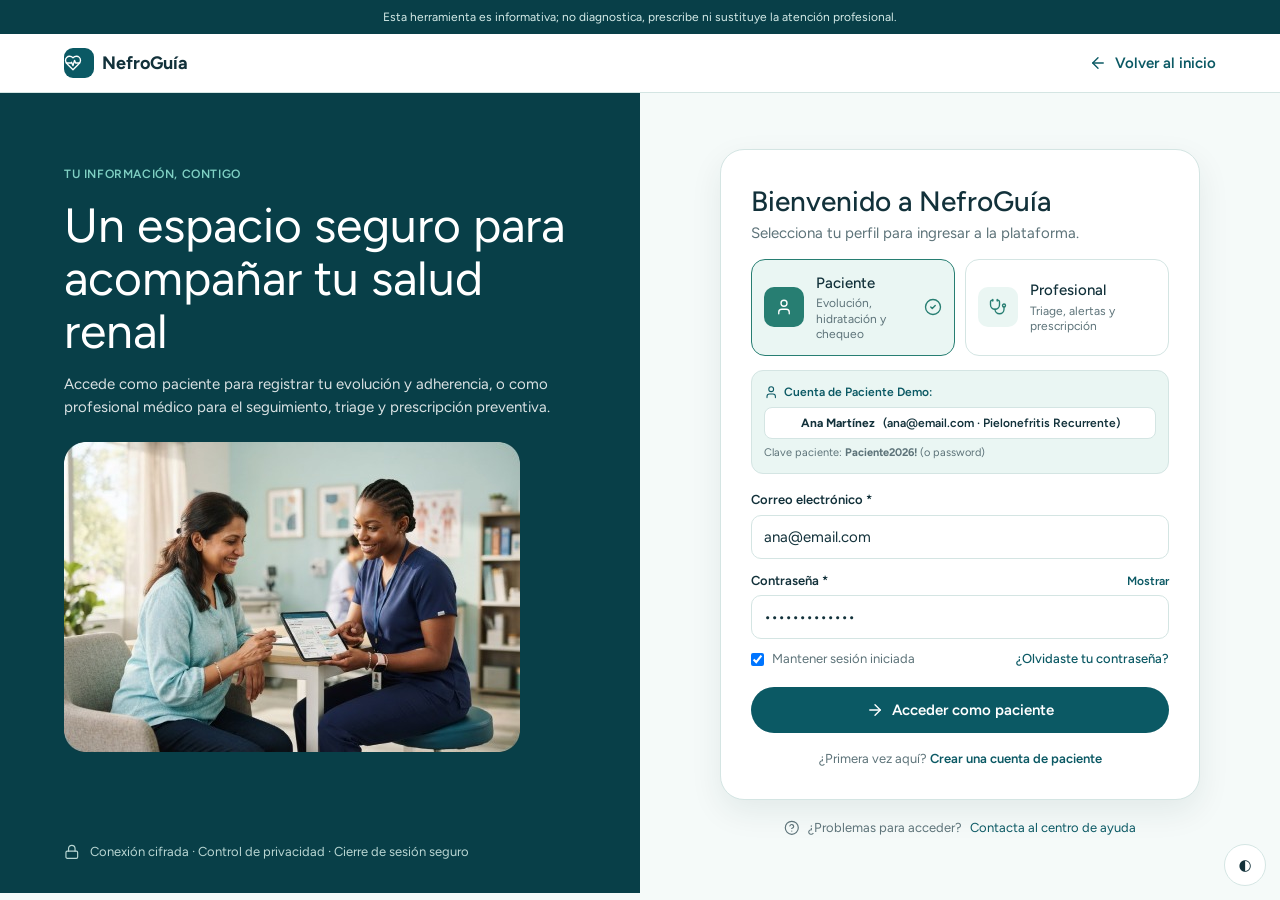
==== acceso.html @ efc97f4a "Primer commit" ====
<!DOCTYPE html>
<html lang="es">
<head>
<meta charset="utf-8">
<meta name="viewport" content="width=device-width, initial-scale=1, viewport-fit=cover">
<title>NefroGuía · Acceso</title>
<link href="https://fonts.googleapis.com/css2?family=Figtree:wght@400;500;600;700&display=swap" rel="stylesheet">
<link rel="stylesheet" href="css/styles.css">
<link rel="stylesheet" href="css/extras.css">
</head>
<body>
<div class="bar">Esta herramienta es informativa; no diagnostica, prescribe ni sustituye la atención profesional.</div>
<section class="v on" id="acceso">
<header class="top"><a class="logo" href="index.html"><i data-i="logo"></i>NefroGuía</a><a href="index.html" style="margin-left:auto;font-weight:600;color:var(--hl);display:inline-flex;align-items:center;gap:8px"><i data-i="back"></i>Volver al inicio</a></header>
<div class="login">
  <div class="l">
    <span class="eb">Tu información, contigo</span>
    <h1>Un espacio seguro para acompañar tu salud renal</h1>
    <p style="opacity:.85">Accede como paciente para registrar tu evolución y adherencia, o como profesional médico para el seguimiento, triage y prescripción preventiva.</p>
    <img class="ph" src="img/login.jpg" alt="Paciente y profesional de salud revisando el seguimiento en una tableta">
    <div class="lk"><i data-i="lock"></i>Conexión cifrada · Control de privacidad · Cierre de sesión seguro</div>
  </div>
  <div class="r">
    <div class="card" style="width:min(480px,100%)">
      <h2 style="font-size:28px;font-weight:500">Bienvenido a NefroGuía</h2>
      <p class="mute" style="margin-bottom:6px">Selecciona tu perfil para ingresar a la plataforma.</p>
      
      <div class="role">
        <button class="on" data-r="paciente" type="button">
          <em class="ti"><i data-i="user"></i></em>
          <span><b>Paciente</b><small class="mute">Evolución, hidratación y chequeo</small></span>
          <i class="tick" data-i="ccheck"></i>
        </button>
        <button data-r="clinico" type="button">
          <em class="ti"><i data-i="steth"></i></em>
          <span><b>Profesional</b><small class="mute">Triage, alertas y prescripción</small></span>
          <i class="tick" data-i="ccheck"></i>
        </button>
      </div>

      <div id="quick-creds" style="margin-bottom:14px"></div>

      <label for="em">Correo electrónico *</label>
      <input id="em" type="email" value="ana@email.com" autocomplete="email" placeholder="tu@correo.com">

      <div style="display:flex;justify-content:space-between;align-items:center">
        <label for="pw">Contraseña *</label>
        <button id="tg-pw" type="button" style="background:none;border:0;color:var(--hl);font-size:12px;font-weight:600;padding:0">Mostrar</button>
      </div>
      <input id="pw" type="password" value="Paciente2026!" autocomplete="current-password" placeholder="Tu contraseña">

      <div class="lr">
        <label><input type="checkbox" id="keep" checked>Mantener sesión iniciada</label>
        <a href="ayuda.html">¿Olvidaste tu contraseña?</a>
      </div>

      <button class="btn" id="go" type="button" style="width:100%;padding:12px 22px">
        <i data-i="arrow"></i><span>Acceder como paciente</span>
      </button>

      <p class="mute" style="font-size:13px;margin-top:16px;text-align:center">
        ¿Primera vez aquí? <a href="registro.html" style="color:var(--hl);font-weight:600">Crear una cuenta de paciente</a>
      </p>
    </div>
    <div class="sp"><i data-i="help"></i>¿Problemas para acceder? <a href="ayuda.html">Contacta al centro de ayuda</a></div>
  </div>
</div>
</section>
<script src="js/app.js"></script>
<script src="js/ui.js"></script>
<script src="js/acceso.js"></script>
</body>
</html>
---- css/styles.css ----
:root{--hl:#0b5964;--bg:#f5faf9;--card:#fff;--ink:#12313a;--mute:#5d7379;--dk:#0b5964;--dk2:#082e35;--hero:#083f48;--side2:#15393f;--sideon:#184448;--mint:#eaf6f3;--tagbg:#def7f4;--neu:#edf5f7;--acc:#277e72;--red:#e66a5c;--redbg:#fff0ed;--amb:#b66a2b;--ambbg:#fff6e7;--line:#d4e5e3;--bar:#78c9ba;box-sizing:border-box;padding-top:env(safe-area-inset-top,0px);padding-bottom:env(safe-area-inset-bottom,0px)}
@media(prefers-color-scheme:dark){:root:not([data-theme="light"]){--hl:#8fd4c8;--bg:#0a1d21;--card:#102a2f;--ink:#e6f2f0;--mute:#9bb4b8;--mint:#15363a;--tagbg:#174047;--neu:#14323a;--acc:#5fc2b2;--amb:#e0a060;--line:#1f4248;--redbg:#3a1f1c;--ambbg:#3a2c17}}
:root[data-theme="dark"]{--hl:#8fd4c8;--bg:#0a1d21;--card:#102a2f;--ink:#e6f2f0;--mute:#9bb4b8;--mint:#15363a;--tagbg:#174047;--neu:#14323a;--acc:#5fc2b2;--amb:#e0a060;--line:#1f4248;--redbg:#3a1f1c;--ambbg:#3a2c17}
html{scroll-padding-top:env(safe-area-inset-top,0px)}
*{box-sizing:border-box}body{margin:0;background:var(--bg);color:var(--ink);font:15px/1.5 Figtree,system-ui,sans-serif}
h1,h2,h3,p{margin:0}h1{font-size:clamp(28px,5vw,44px);line-height:1.1;font-weight:500}h2{font-size:clamp(22px,3.5vw,30px);font-weight:500}h3{font-size:16px;font-weight:500}
a{color:inherit;text-decoration:none}button{font:inherit;cursor:pointer}:focus-visible{outline:3px solid var(--acc);outline-offset:2px}
.bar{background:var(--hero);color:#d5ebe8;text-align:center;font-size:12px;padding:8px 12px}
.top{display:flex;align-items:center;gap:20px;padding:14px 5vw;background:var(--card);border-bottom:1px solid var(--line);flex-wrap:wrap}
.logo{display:flex;align-items:center;gap:8px;font-weight:700;font-size:18px}.logo i{width:30px;height:30px;border-radius:9px;background:var(--dk);color:#fff;display:grid;place-items:center;font-style:normal}
.nav{display:flex;gap:22px;margin:0 auto;font-weight:500}.nav a.on{font-weight:700;color:var(--hl)}
.btn{border:0;border-radius:99px;padding:10px 18px;font-weight:600;background:var(--dk);color:#fff;display:inline-flex;align-items:center;justify-content:center;gap:8px}.btn.o{background:none;border:1px solid var(--line);color:var(--ink)}.btn.r{background:var(--red)}
.wrap{padding:0 5vw}.sec{padding:48px 5vw}.grid{display:grid;gap:16px;grid-template-columns:repeat(auto-fit,minmax(220px,1fr))}
.card{background:var(--card);border:1px solid var(--line);border-radius:16px;padding:20px}
.tag{display:inline-block;background:var(--tagbg);color:var(--acc);border-radius:99px;padding:3px 12px;font-size:12px;font-weight:600}
.hero{display:grid;grid-template-columns:1.1fr .9fr;gap:32px;align-items:center;padding:56px 5vw;background:var(--card)}
.hero .art{display:block}.hero .art img{display:block;width:100%;height:auto;border-radius:28px}
.mute{color:var(--mute)}.urg{background:var(--redbg);border:1.5px solid var(--red);border-radius:16px;padding:20px}.amb{background:var(--ambbg);color:var(--amb);border-radius:10px;padding:10px 14px}
.dark{background:var(--hero);color:#fff}.cta{display:flex;justify-content:space-between;align-items:center;gap:20px;flex-wrap:wrap;background:var(--hero);color:#fff;border-radius:20px;padding:32px}
.faq{background:var(--card);border:1px solid var(--line);border-radius:12px;margin-bottom:10px}.faq.open{border-color:var(--acc)}.faq button{width:100%;background:none;border:0;text-align:left;padding:14px 18px;font-weight:600;color:var(--ink);display:flex;justify-content:space-between;gap:12px}.faq p,.faq .faq-content{display:none;padding:0 18px 16px;color:var(--mute)}.faq.open p,.faq.open .faq-content{display:block}.faq .faq-content p{display:block;padding:0;color:inherit}
.login{display:grid;grid-template-columns:1fr 1fr;min-height:80vh}.login .l{background:var(--hero);color:#fff;padding:56px 5vw;display:flex;flex-direction:column;justify-content:center;gap:16px}.login .r{display:grid;place-items:center;padding:24px}
.role{display:grid;grid-template-columns:1fr 1fr;gap:10px;margin:14px 0}.role button{border:1.5px solid var(--line);background:var(--card);color:var(--ink);border-radius:12px;padding:10px;text-align:left}.role .on{border-color:var(--acc);background:var(--mint)}
input,select{width:100%;padding:10px 12px;border:1px solid var(--line);border-radius:10px;background:var(--card);color:var(--ink);font:inherit;margin:4px 0 12px}label{font-size:13px;font-weight:600}
.app{display:grid;grid-template-columns:240px 1fr;min-height:100vh}.side{background:var(--dk2);color:#cfe6e2;padding:20px 14px;display:flex;flex-direction:column;gap:6px}.side a{padding:9px 12px;border-radius:10px}.side a.on{background:var(--sideon);color:#fff}
.main{padding:0 0 32px;display:flex;flex-direction:column;min-width:0}.head{display:flex;justify-content:space-between;align-items:center;gap:12px;flex-wrap:wrap}
.kpi b{display:block;font-size:26px;font-weight:500}.two{display:grid;grid-template-columns:1.5fr 1fr;gap:16px}
.row{display:flex;justify-content:space-between;align-items:center;gap:10px;padding:11px 14px;border-radius:10px;background:var(--neu);margin-bottom:8px;font-size:14px}.row.w{background:var(--ambbg);color:var(--amb)}
.bars{display:flex;gap:12px;height:170px;margin:14px 0}.bars .bc{flex:1;display:flex;flex-direction:column;gap:8px;align-items:stretch}.bars .bw{flex:1;display:flex;align-items:flex-end}.bars i{display:block;width:100%;background:var(--bar);border-radius:8px 8px 0 0}.bars .bc:last-child i{background:var(--dk)}.bars small{text-align:center;font-size:12px;color:var(--mute)}
table{width:100%;border-collapse:collapse;font-size:14px}th{text-align:left;color:var(--mute);font-size:12px;padding:8px}td{padding:12px 8px;border-top:1px solid var(--line)}.tw{overflow-x:auto}
.pill{border-radius:99px;padding:3px 10px;font-size:12px;font-weight:600;background:var(--mint);color:var(--acc);white-space:nowrap}.pill.r{background:var(--redbg);color:var(--red)}.pill.a{background:var(--ambbg);color:var(--amb)}
.steps{display:grid;grid-template-columns:230px 1fr;gap:28px;padding:28px 5vw}.steps li{padding:8px 0;list-style:none;color:var(--mute)}.steps li.on{color:var(--ink);font-weight:700}
.ck{display:grid;grid-template-columns:repeat(auto-fit,minmax(200px,1fr));gap:10px}.ck label{font-weight:400;display:flex;gap:8px;align-items:center}.ck input{width:auto;margin:0}
.ep{display:grid;grid-template-columns:110px 1fr 1fr;gap:8px;margin-bottom:8px;align-items:center}.ep span:nth-child(2){background:var(--ambbg);color:var(--amb);padding:8px 12px;border-radius:8px}.ep span:nth-child(3){background:var(--mint);color:var(--acc);padding:8px 12px;border-radius:8px}
.v{display:none}.v.on{display:block}.side-h{display:none}
@media(max-width:820px){.hero,.login,.two,.steps,.app{grid-template-columns:1fr}.side{flex-direction:row;overflow-x:auto}.nav{display:none}.ep{grid-template-columns:1fr}}
@media(prefers-reduced-motion:no-preference){.v.on{animation:f .25s}@keyframes f{from{opacity:.4}}}
---- css/extras.css ----
/* Componentes nuevos de NefroGuía */
.toast{position:fixed;left:50%;bottom:24px;transform:translateX(-50%);background:var(--dk);color:#fff;padding:12px 20px;border-radius:99px;font-weight:600;z-index:99;box-shadow:0 8px 24px #0004}
.theme{position:fixed;right:14px;bottom:14px;z-index:90;border:1px solid var(--line);background:var(--card);color:var(--ink);border-radius:99px;width:42px;height:42px}
[hidden]{display:none!important}
.tl{display:flex;align-items:center;gap:10px}.dot{width:14px;height:14px;border-radius:50%;background:#2e9e5b;flex:none}.dot.a{background:#e0902b}.dot.r{background:var(--red)}
.sem{display:flex;gap:14px;align-items:center}.sem .lamp{display:flex;flex-direction:column;gap:5px;background:var(--dk2);padding:8px;border-radius:12px}.sem .lamp i{width:16px;height:16px;border-radius:50%;background:#ffffff22}.sem .lamp i.on.g{background:#2e9e5b}.sem .lamp i.on.a{background:#e0902b}.sem .lamp i.on.r{background:var(--red)}
.nudge{border-left:4px solid var(--acc);background:var(--mint);border-radius:10px;padding:10px 14px;margin-bottom:8px}.nudge.r{border-color:var(--red);background:var(--redbg)}.nudge.a{border-color:var(--amb);background:var(--ambbg)}
.fg{display:grid;grid-template-columns:repeat(auto-fit,minmax(180px,1fr));gap:0 14px}
.chat{display:flex;flex-direction:column;gap:8px;max-height:280px;overflow:auto;margin-bottom:10px}.msg{max-width:80%;padding:8px 12px;border-radius:14px;background:var(--mint)}.msg.me{align-self:flex-end;background:var(--dk);color:#fff}.msg small{display:block;opacity:.7}
.qr{display:flex;gap:6px;flex-wrap:wrap;margin-bottom:10px}.qr button{border:1px solid var(--line);background:var(--card);color:var(--ink);border-radius:99px;padding:5px 12px;font-size:13px}
.stepper{display:flex;align-items:center;gap:12px}.stepper button{width:38px;height:38px;border-radius:50%;border:1px solid var(--line);background:var(--card);color:var(--ink);font-size:20px}
.side a{cursor:pointer}.err{color:var(--red);font-size:12px;margin:-8px 0 10px}
.edu{display:grid;gap:10px}.edu .card h3{margin-bottom:4px}
@media print{.side,.bar,.theme,.btn,.qr{display:none!important}.app{display:block}}

.hint{display:block;margin:-8px 0 12px;font-size:12px;color:var(--mute)}
.pwr{list-style:none;margin:-4px 0 8px;padding:0;display:grid;gap:2px;font-size:12px;color:var(--mute)}
.pwr li::before{content:"○ ";color:var(--mute)}.pwr li.ok{color:var(--acc)}.pwr li.ok::before{content:"✔ ";color:var(--acc)}
.pws{height:6px;border-radius:99px;background:var(--neu);margin:0 0 12px;overflow:hidden}.pws i{display:block;height:100%;width:0;border-radius:99px;background:var(--red);transition:width .2s}
.pws.m i{background:var(--amb)}.pws.f i{background:var(--acc)}
.pwl{display:block;font-size:12px;margin:-8px 0 12px;color:var(--mute)}

/* ====== Iconos ====== */
.ic{display:inline-block;width:1.2em;height:1.2em;stroke:currentColor;fill:none;stroke-width:1.8;stroke-linecap:round;stroke-linejoin:round;flex:none;vertical-align:-.22em}
i[data-i]{font-style:normal;display:inline-flex;align-items:center}
.logo .ic{width:18px;height:18px}
em{font-style:normal}
input[type=checkbox]{width:auto;margin:0}
/* ====== Barra lateral y cabecera de app ====== */
@media(min-width:821px){.side{position:sticky;top:0;height:100vh;align-self:start;overflow-y:auto}}
.brand{display:flex;align-items:center;gap:10px;font-size:20px;color:#fff;margin-bottom:14px}
.brand i{width:36px;height:36px;border-radius:10px;background:var(--dk);display:grid;place-items:center}
.brand .ic{width:20px;height:20px}
.rc{background:var(--side2);border-radius:12px;padding:12px 14px;margin-bottom:14px}
.rc span{display:block;font-size:11px;font-weight:600;letter-spacing:.04em;color:#8fd4c8}
.rc b{display:block;color:#fff;font-weight:500;font-size:15px}
.side a{display:flex;align-items:center;gap:12px;color:#cfe6e2}.side a:hover{background:var(--side2)}
.side a.out{margin-top:auto}
.hc{background:var(--side2);border-radius:12px;padding:14px;margin-top:14px;font-size:12px;line-height:1.4;color:#b9d6d3}
.hc b{display:block;color:#fff;font-size:13px;font-weight:600;margin-bottom:4px}
.main>.bar{width:100%}
[data-panel]{padding:0 4vw}
[data-panel="0"]{display:flex;flex-direction:column;gap:18px}
[data-panel]>.head:first-child,[data-panel]>h2:first-child{margin:0 -4vw 18px;padding:16px 4vw;background:var(--card);border-bottom:1px solid var(--line)}
[data-panel="0"]>.head:first-child{margin-bottom:0}
[data-panel]>.head:first-child h2,[data-panel]>h2:first-child{font-size:24px}
.hr{display:flex;align-items:center;gap:10px}
.av{display:grid;place-items:center;width:40px;height:40px;border-radius:50%;background:var(--mint);color:var(--hl);font-size:13px;font-weight:600}
.btn.o{background:var(--card)}
.kpi small.mute{color:var(--acc)}
/* alerta del paciente */
.urg.al{display:flex;gap:16px;align-items:center;flex-wrap:wrap}
.urg.al>div{flex:1;min-width:240px}
.ai{display:grid;place-items:center;width:46px;height:46px;border-radius:50%;background:var(--red);color:#fff;flex:none}
.ai .ic{width:22px;height:22px}
.urg h3{color:var(--red)}
/* filas con ícono */
.row .rl{display:flex;align-items:center;gap:12px;color:var(--mute)}
.row.w .rl{color:var(--amb)}
.ti{display:grid;place-items:center;width:36px;height:36px;border-radius:10px;background:var(--card);color:var(--acc);flex:none}
.row.w .ti{color:var(--amb)}
.row{padding:12px 14px}
.row b{font-weight:500}.row.w b{color:var(--amb)}
.card.head{align-items:center}
.card.head .ti{background:var(--mint)}
.card.head>.rl{display:flex;align-items:center;gap:12px}
/* tabla clínica */
.pn{display:flex;align-items:center;gap:12px}
.av2{display:grid;place-items:center;width:38px;height:38px;border-radius:50%;background:var(--mint);color:var(--acc);font-size:12px;font-weight:600;flex:none}
.av2.r{background:var(--redbg);color:var(--red)}.av2.a{background:var(--ambbg);color:var(--amb)}
td .ic{color:var(--mute);margin-left:8px}
.sub{font-size:13px;color:var(--mute)}
.banner{display:flex;gap:12px;align-items:center;background:var(--mint);border-radius:12px;padding:12px 16px;font-size:14px}
.banner .ic{color:var(--acc);width:20px;height:20px}
/* ====== Pie de página ====== */
.ft{background:var(--dk2);color:#cfe3e1;padding:26px 5vw;display:grid;gap:18px;font-size:13px}
.ft1,.ft2{display:flex;justify-content:space-between;align-items:center;gap:18px;flex-wrap:wrap}
.ft .logo{color:#fff;font-size:20px;font-weight:400}.ft .logo i{background:var(--dk)}
.ft2{color:#e6f2f0}.ft2 nav{display:flex;gap:6px;color:#7fd0c3}.ft2 nav a+a::before{content:"·";margin-right:6px;color:#7fd0c3}
/* ====== Inicio ====== */
.eb{font-size:12px;font-weight:600;letter-spacing:.05em;text-transform:uppercase;color:var(--acc)}
.trust{display:flex;gap:18px;flex-wrap:wrap;font-size:13px;color:var(--mute)}.trust span{display:inline-flex;align-items:center;gap:6px}.trust .ic{color:var(--acc)}
.urg.c{background:var(--card)}
.urg h3,.card h3.ih{display:flex;align-items:center;gap:10px;font-size:20px;margin-bottom:14px}
.card h3.ih{color:var(--ink)}.card h3.ih .ic{color:var(--amb);width:26px;height:26px}
.urg h3 .ic{width:26px;height:26px}
.il{list-style:none;padding:0;margin:0;display:grid;gap:12px}
.il li{display:flex;gap:12px;align-items:center}
.il .b{display:grid;place-items:center;width:26px;height:26px;border-radius:50%;background:var(--red);color:#fff;flex:none}
.il .b .ic{width:14px;height:14px}
.il.cl .b{background:var(--ambbg);color:var(--amb)}
.note{font-size:12px;color:var(--mute);margin-top:14px}
.c3{display:grid;grid-template-columns:repeat(auto-fit,minmax(240px,1fr));gap:18px}
.c3 .card{padding:24px;border-radius:20px}.c3 .n{font-size:13px;font-weight:600;color:var(--acc)}.c3 h3{font-size:20px;margin:8px 0}
.mid{text-align:center;margin-bottom:28px}.mid h2{margin-top:6px;font-size:clamp(26px,4vw,36px);font-weight:400}
/* ====== Acceso ====== */
.login .l{justify-content:flex-start;padding:72px 5vw 32px}
.login .l .eb{color:#7fd0c3}.login .l h1{font-weight:400;font-size:clamp(32px,4vw,48px)}
.ph{display:block;width:100%;max-width:456px;border-radius:20px;margin-top:8px}
.lk{margin-top:auto;padding-top:40px;display:flex;gap:10px;align-items:center;font-size:13px;color:#b9d6d3}
.login .r{display:flex;flex-direction:column;align-items:center;justify-content:flex-start;padding:56px 24px;gap:18px}
.login .card{border-radius:24px;padding:30px;box-shadow:0 12px 32px rgba(8,46,53,.08)}
.role button{display:flex;align-items:center;gap:12px;border-radius:14px;padding:12px}
.role button b{display:block;font-weight:500}.role button small{display:block;font-size:12px;line-height:1.3;margin-top:2px}
.role .ti{background:var(--mint);color:var(--acc);width:40px;height:40px}
.role .on .ti{background:var(--acc);color:#fff}
.role .tick{display:none;margin-left:auto;color:var(--acc)}.role .on .tick{display:inline-flex}
.lr{display:flex;justify-content:space-between;align-items:center;gap:10px;margin:-2px 0 18px;font-size:13px}
.lr label{display:flex;align-items:center;gap:8px;font-weight:400;color:var(--mute)}.lr a{color:var(--hl);font-weight:500}
.sp{display:flex;align-items:center;gap:8px;font-size:13px;color:var(--mute)}.sp a{color:var(--hl)}
/* ====== Registro ====== */
.steps aside{display:grid;gap:18px;align-content:start}
.steps li[data-go]{display:flex;align-items:center;gap:12px}
.sn{display:grid;place-items:center;width:30px;height:30px;border-radius:50%;background:var(--neu);font-size:13px;font-weight:600;color:var(--mute);flex:none}
.steps li.on .sn{background:var(--dk);color:#fff}.steps li.done .sn{background:var(--acc);color:#fff}
.pcard{background:var(--mint);border-radius:14px;padding:16px;font-size:13px;color:var(--mute)}.pcard .ic{color:var(--acc);width:22px;height:22px;margin-bottom:8px}.pcard b{display:block;color:var(--ink);font-weight:600;font-size:14px;margin-bottom:2px}
.pgr{display:flex;justify-content:space-between;gap:16px;align-items:flex-end}.pgr h1{font-weight:400}
.stw{display:inline-flex;align-items:center;gap:8px;margin-left:auto;font-size:13px;color:var(--mute)}
.top .hl{font-weight:600;color:var(--hl);display:inline-flex;align-items:center;gap:8px}
/* ====== Informativo ====== */
.gh{display:grid;grid-template-columns:1fr 360px;background:#102d35;color:#fff;border-radius:24px;overflow:hidden;margin:28px 5vw 0}
.gh>div:first-child{padding:36px 40px;display:grid;gap:14px;align-content:center}
.gh h1{font-weight:400;font-size:clamp(32px,4vw,44px)}.gh p{color:#cfe3e1}
.gh img{display:block;width:100%;height:100%;object-fit:cover}
.chips{display:flex;gap:12px;align-items:center;font-size:12px;color:#b9d6d3;flex-wrap:wrap}
.chips .tag{background:#e3f2fa;color:#0c4a6e}
.st3{display:flex;gap:0;flex-wrap:wrap;margin-top:8px}.st3 div{padding:0 24px;border-left:1px solid #ffffff33}.st3 div:first-child{padding-left:0;border:0}
.st3 b{display:block;font-size:20px;font-weight:500;color:#7fd0c3}.st3 small{font-size:12px;color:#b9d6d3}
.gl{display:grid;grid-template-columns:220px 1fr;gap:24px;padding:24px 5vw 56px;align-items:start}
.toc{position:sticky;top:16px;background:var(--card);border:1px solid var(--line);border-radius:16px;padding:16px}
.toc span{display:block;font-size:12px;letter-spacing:.04em;margin-bottom:8px}
.toc a{display:flex;gap:10px;align-items:center;padding:10px;border-radius:10px;color:var(--mute)}.toc a.on{background:var(--mint);color:var(--ink);font-weight:500}
.gc{display:grid;gap:20px}.gc section{background:var(--card);border:1px solid var(--line);border-radius:18px;padding:24px 28px;scroll-margin-top:16px}
.gc h2{font-size:20px;font-weight:600;margin-bottom:2px}.gc .sub{margin-bottom:14px}
.two2{display:grid;grid-template-columns:1fr 1fr;gap:16px;margin-top:14px}
.mini{border-radius:12px;padding:16px}.mini h3{display:flex;gap:8px;align-items:center;margin-bottom:6px;font-weight:600}
.mini.bl{background:#eaf2f8;color:#0c2342}.mini.bl h3{color:#1a5fa0}
.mini.pk{background:#fbeaec;color:#4a1220}.mini.pk h3{color:#c0344b}

/* ===== Modo oscuro: tarjetas mini azul y rosa ===== */
@media(prefers-color-scheme:dark){
  :root:not([data-theme="light"]) .mini.bl{background:#0d2a3e;color:#cce7f5}
  :root:not([data-theme="light"]) .mini.bl h3{color:#7fd4f0}
  :root:not([data-theme="light"]) .mini.pk{background:#3a1a24;color:#f5cdd6}
  :root:not([data-theme="light"]) .mini.pk h3{color:#f07080}
  :root:not([data-theme="light"]) .chips .tag{background:#1a3a4a;color:#9bd4f0}
  :root:not([data-theme="light"]) .mini.bl .ls{color:#cce7f5}
  :root:not([data-theme="light"]) .mini.pk .ls{color:#f5cdd6}
}
:root[data-theme="dark"] .mini.bl{background:#0d2a3e;color:#cce7f5}
:root[data-theme="dark"] .mini.bl h3{color:#7fd4f0}
:root[data-theme="dark"] .mini.pk{background:#3a1a24;color:#f5cdd6}
:root[data-theme="dark"] .mini.pk h3{color:#f07080}
:root[data-theme="dark"] .chips .tag{background:#1a3a4a;color:#9bd4f0}
:root[data-theme="dark"] .mini.bl .ls{color:#cce7f5}
:root[data-theme="dark"] .mini.pk .ls{color:#f5cdd6}
.hd{display:flex;gap:14px;align-items:center;margin-bottom:14px}.hd .ti{background:var(--redbg);color:var(--red);width:42px;height:42px}.hd h2{margin:0}
.al2{display:grid;grid-template-columns:1fr 1fr;gap:16px 28px}.al2 div{display:flex;gap:12px}.al2 .ic{color:var(--red);margin-top:2px}.al2 b{display:block;font-weight:600;font-size:14px}.al2 small{color:var(--mute)}
.em{margin-top:18px;background:var(--redbg);border-radius:12px;padding:14px 16px;color:var(--ink)}
.ls{margin:10px 0 0;padding-left:20px;display:grid;gap:6px;color:var(--ink)}
@media(max-width:900px){.gh,.gl,.two2,.al2{grid-template-columns:1fr}.toc{position:static}.gh img{height:220px}}
@media(max-width:820px){.side .hc,.side .rc{display:none}.side{position:static;height:auto}.side a.out{margin-top:0}.brand{margin:0 12px 0 0;white-space:nowrap}}

.pwr li{padding:0}
.steps li:first-child{color:var(--ink)}
.pill{border:0}
.login{min-height:calc(100vh - 110px)}
.bars{justify-content:space-around}.bars .bc{max-width:64px}

/* Estilos de Triage y Reporte Clínico */
.row-selected{background:var(--tagbg)!important;font-weight:600}
#triage-table tr{transition:background .15s}
#triage-table tr:hover{background:var(--neu)}
.report-card{border-radius:18px;box-shadow:0 8px 30px rgba(8,46,53,.08)}
@media print{
  body{background:#fff;color:#000}
  .side,.bar,.theme,.btn,.qr,header,.top,.lr,.sp,#nav,.pgr{display:none!important}
  .app{display:block;width:100%!important}
  .main{padding:0!important}
  .report-card{border:none!important;box-shadow:none!important;padding:0!important}
  .card{box-shadow:none!important;border:1px solid #ddd!important}
}
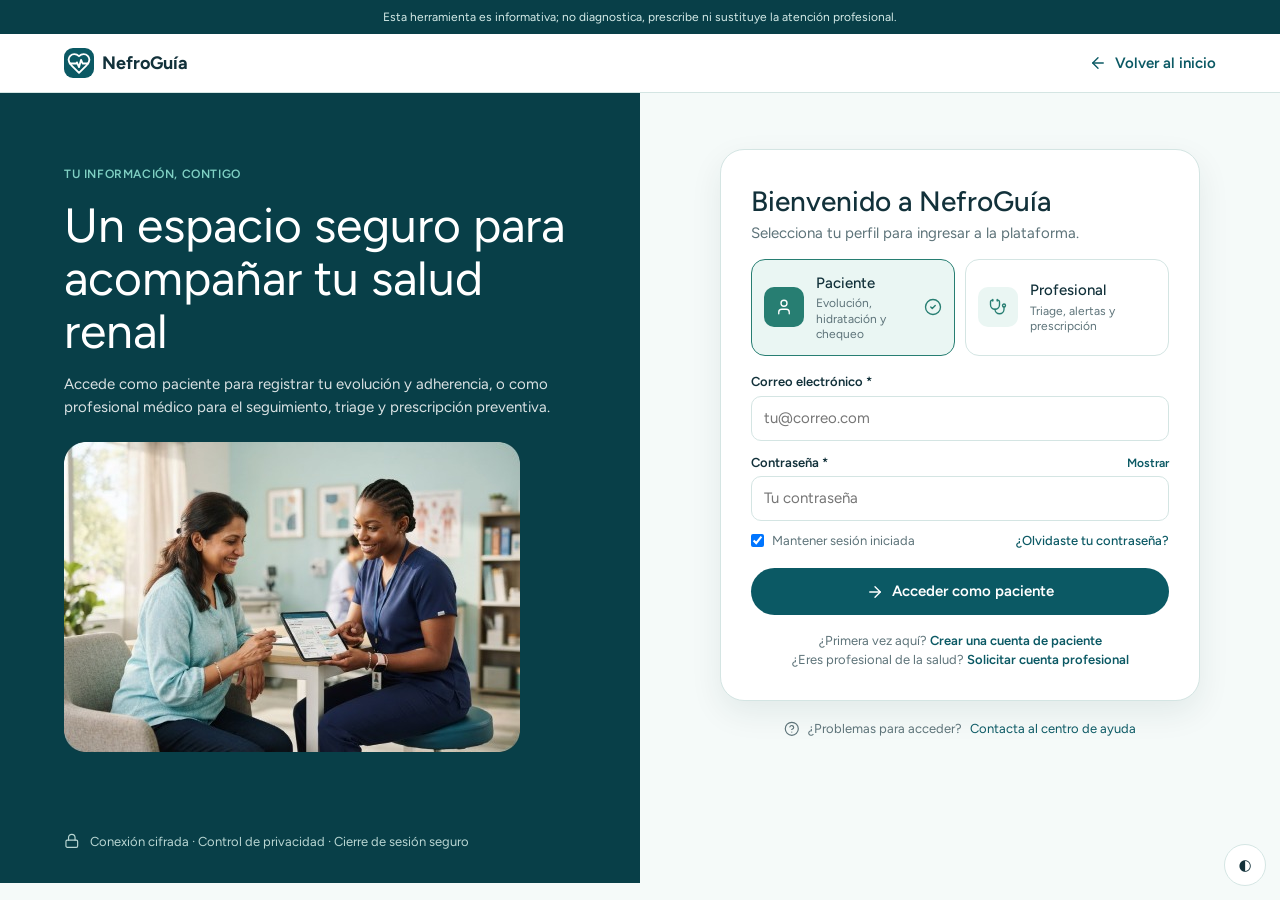
==== commit a76429df: "Panel admin, correcciones del registro y limpieza de textos" ====
--- a/acceso.html
+++ b/acceso.html
@@ -38,16 +38,14 @@
         </button>
       </div>
 
-      <div id="quick-creds" style="margin-bottom:14px"></div>
-
       <label for="em">Correo electrónico *</label>
-      <input id="em" type="email" value="ana@email.com" autocomplete="email" placeholder="tu@correo.com">
+      <input id="em" type="email" autocomplete="email" placeholder="tu@correo.com">
 
       <div style="display:flex;justify-content:space-between;align-items:center">
         <label for="pw">Contraseña *</label>
         <button id="tg-pw" type="button" style="background:none;border:0;color:var(--hl);font-size:12px;font-weight:600;padding:0">Mostrar</button>
       </div>
-      <input id="pw" type="password" value="Paciente2026!" autocomplete="current-password" placeholder="Tu contraseña">
+      <input id="pw" type="password" autocomplete="current-password" placeholder="Tu contraseña">
 
       <div class="lr">
         <label><input type="checkbox" id="keep" checked>Mantener sesión iniciada</label>
@@ -59,7 +57,8 @@
       </button>
 
       <p class="mute" style="font-size:13px;margin-top:16px;text-align:center">
-        ¿Primera vez aquí? <a href="registro.html" style="color:var(--hl);font-weight:600">Crear una cuenta de paciente</a>
+        ¿Primera vez aquí? <a href="registro.html" style="color:var(--hl);font-weight:600">Crear una cuenta de paciente</a><br>
+        ¿Eres profesional de la salud? <a href="registro-profesional.html" style="color:var(--hl);font-weight:600">Solicitar cuenta profesional</a>
       </p>
     </div>
     <div class="sp"><i data-i="help"></i>¿Problemas para acceder? <a href="ayuda.html">Contacta al centro de ayuda</a></div>
--- a/css/extras.css
+++ b/css/extras.css
@@ -16,14 +16,14 @@
 .hint{display:block;margin:-8px 0 12px;font-size:12px;color:var(--mute)}
 .pwr{list-style:none;margin:-4px 0 8px;padding:0;display:grid;gap:2px;font-size:12px;color:var(--mute)}
 .pwr li::before{content:"○ ";color:var(--mute)}.pwr li.ok{color:var(--acc)}.pwr li.ok::before{content:"✔ ";color:var(--acc)}
-.pws{height:6px;border-radius:99px;background:var(--neu);margin:0 0 12px;overflow:hidden}.pws i{display:block;height:100%;width:0;border-radius:99px;background:var(--red);transition:width .2s}
+.pws{height:6px;border-radius:99px;background:var(--neu);margin:0 0 12px;overflow:hidden}.pws i{display:block;height:100%;width:0;border-radius:99px;background:var(--#1e3235);transition:width .2s}
 .pws.m i{background:var(--amb)}.pws.f i{background:var(--acc)}
 .pwl{display:block;font-size:12px;margin:-8px 0 12px;color:var(--mute)}
 
 /* ====== Iconos ====== */
 .ic{display:inline-block;width:1.2em;height:1.2em;stroke:currentColor;fill:none;stroke-width:1.8;stroke-linecap:round;stroke-linejoin:round;flex:none;vertical-align:-.22em}
 i[data-i]{font-style:normal;display:inline-flex;align-items:center}
-.logo .ic{width:18px;height:18px}
+.logo .ic{width:30px;height:25px}
 em{font-style:normal}
 input[type=checkbox]{width:auto;margin:0}
 /* ====== Barra lateral y cabecera de app ====== */
@@ -51,7 +51,7 @@
 /* alerta del paciente */
 .urg.al{display:flex;gap:16px;align-items:center;flex-wrap:wrap}
 .urg.al>div{flex:1;min-width:240px}
-.ai{display:grid;place-items:center;width:46px;height:46px;border-radius:50%;background:var(--red);color:#fff;flex:none}
+.ai{display:grid;place-items:center;width:46px;height:46px;border-radius:50%;background:var(--#1e3235);color:#fff;flex:none}
 .ai .ic{width:22px;height:22px}
 .urg h3{color:var(--red)}
 /* filas con ícono */
@@ -86,7 +86,7 @@
 .urg h3 .ic{width:26px;height:26px}
 .il{list-style:none;padding:0;margin:0;display:grid;gap:12px}
 .il li{display:flex;gap:12px;align-items:center}
-.il .b{display:grid;place-items:center;width:26px;height:26px;border-radius:50%;background:var(--red);color:#fff;flex:none}
+.il .b{display:grid;place-items:center;width:26px;height:26px;border-radius:50%;background:var(--#1e3235);color:#fff;flex:none}
 .il .b .ic{width:14px;height:14px}
 .il.cl .b{background:var(--ambbg);color:var(--amb)}
 .note{font-size:12px;color:var(--mute);margin-top:14px}
